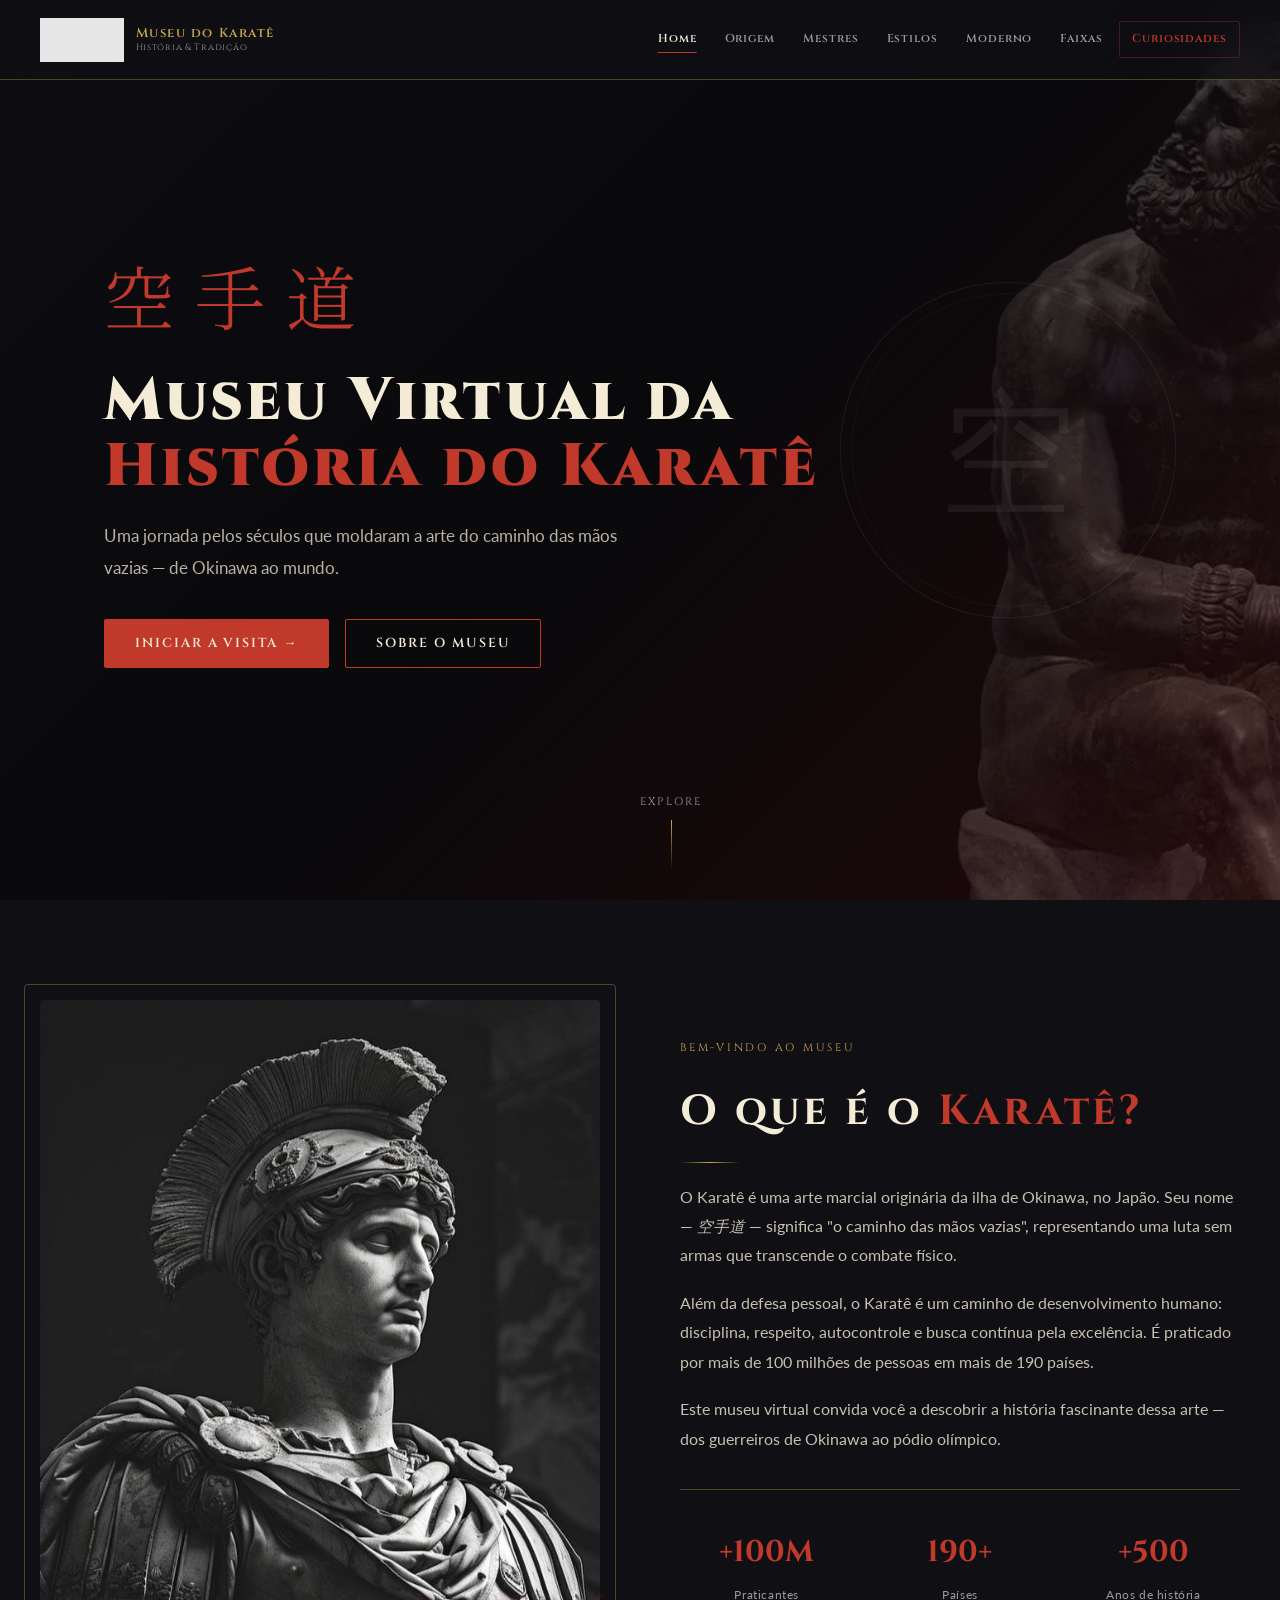
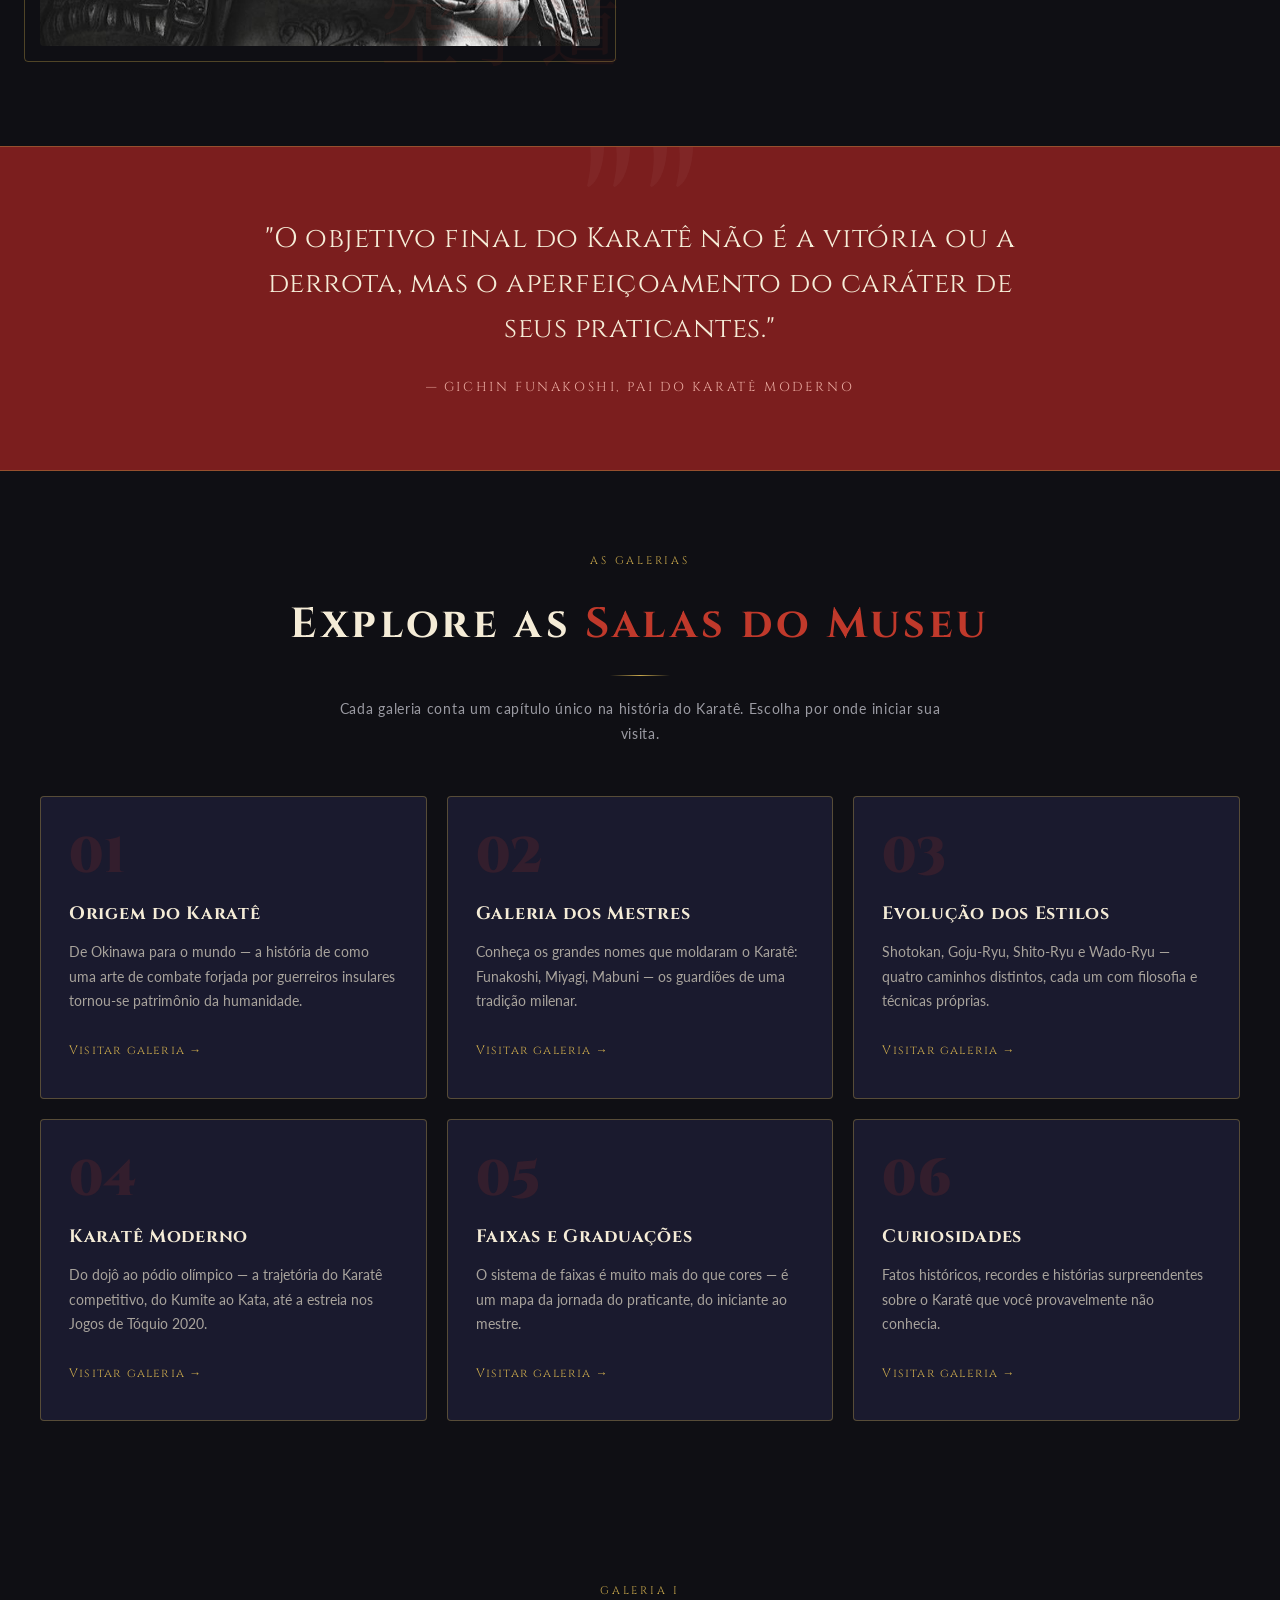
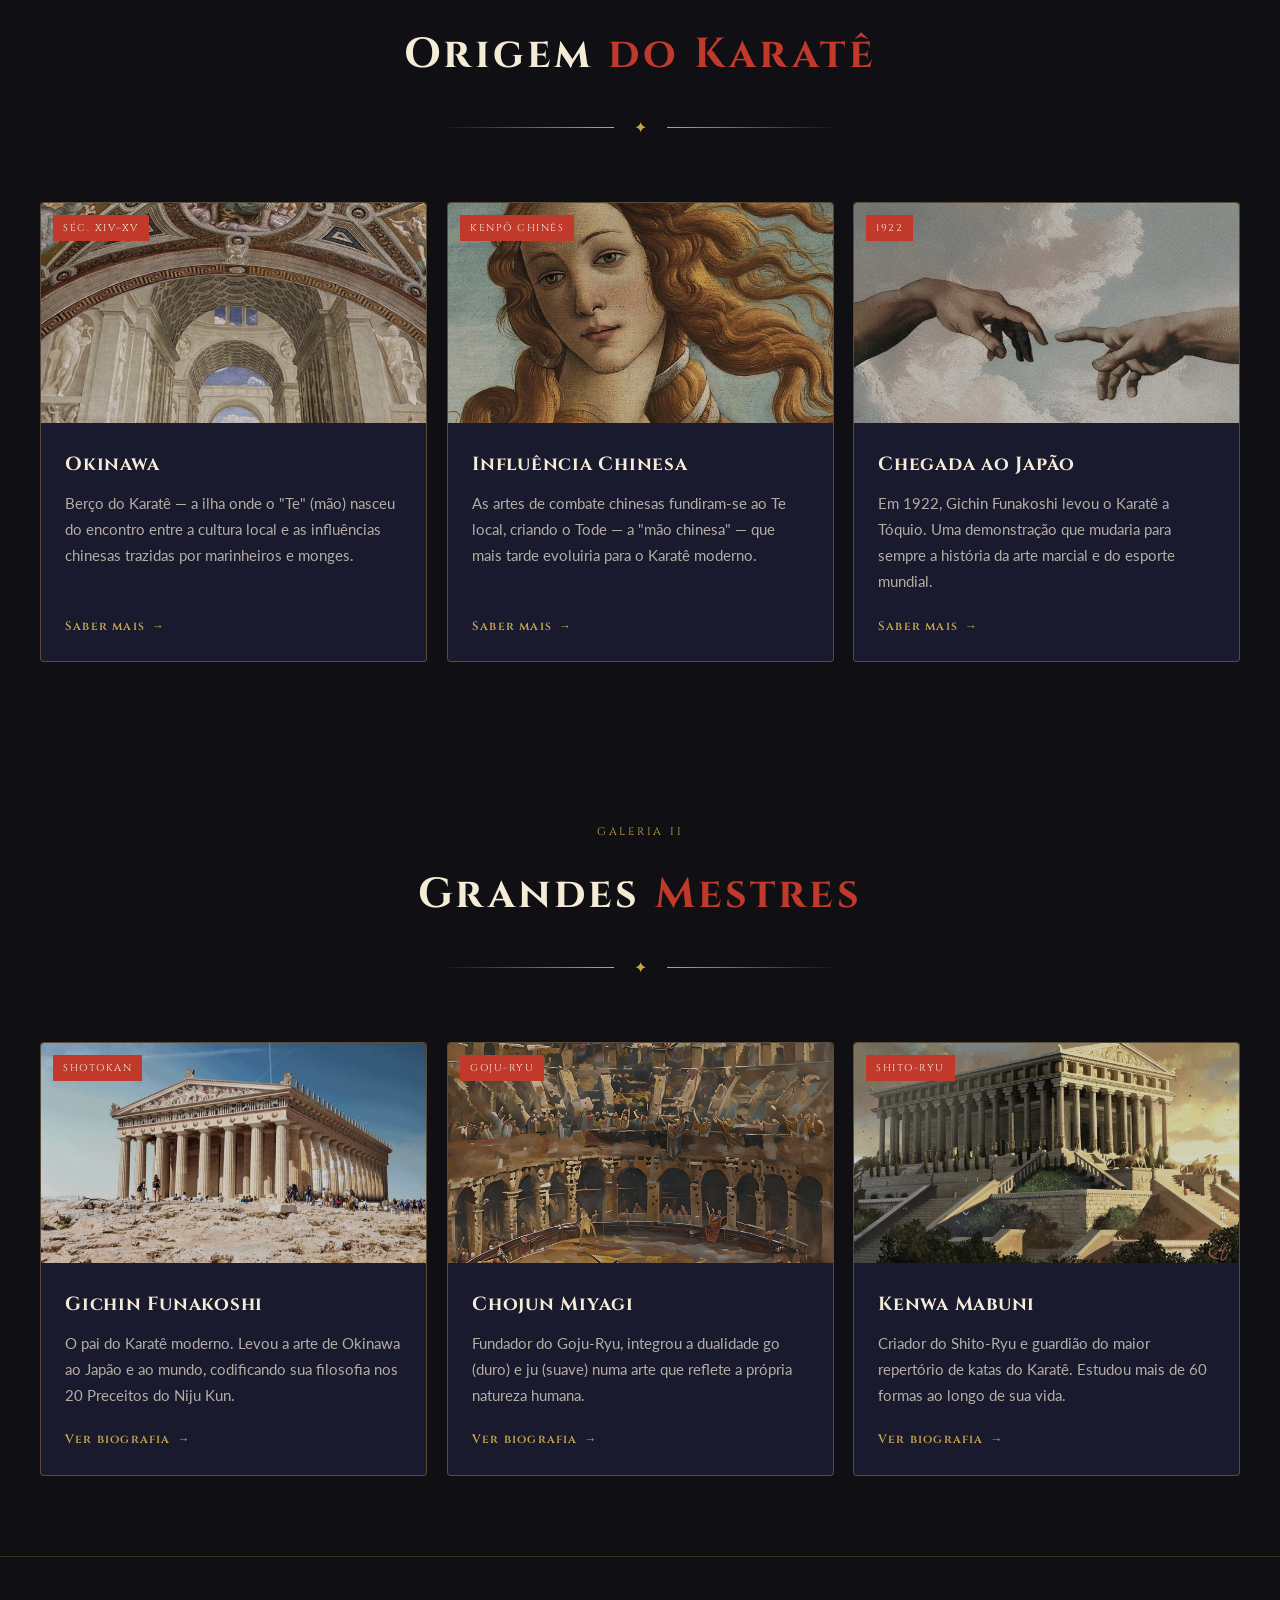
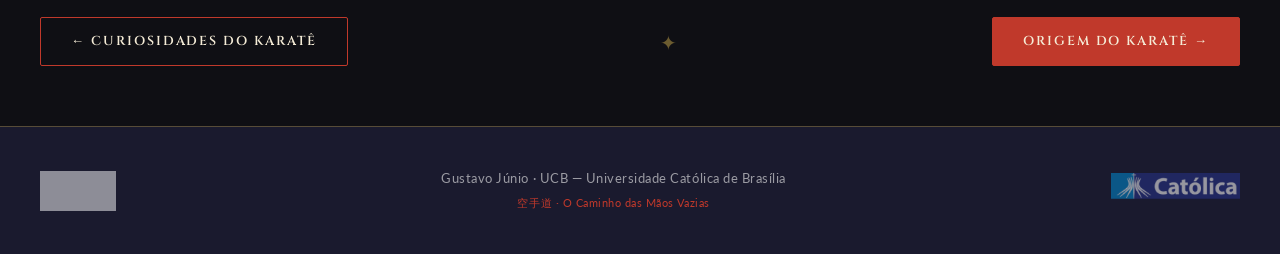
==== Trabalho 2/index.html @ 048993d6 "Add files via upload" ====
<!doctype html>
<html lang="pt-br">
  <head>
    <meta charset="UTF-8" />
    <meta name="viewport" content="width=device-width, initial-scale=1.0" />
    <title>Museu Virtual da História do Karatê</title>
    <link rel="stylesheet" href="style.css" />
  </head>
  <body>
    <header class="header">
      <div class="header-inner">
        <a href="index.html" class="logo">
          <img src="./img/logo.png" alt="Museu do Karatê" />
          <div class="logo-text">
            Museu do Karatê
            <small>História & Tradição</small>
          </div>
        </a>
        <nav class="navbar">
          <a href="index.html" class="active">Home</a>
          <a href="origem.html">Origem</a>
          <a href="mestres.html">Mestres</a>
          <a href="estilos.html">Estilos</a>
          <a href="moderno.html">Moderno</a>
          <a href="faixas.html">Faixas</a>
          <a href="curiosidades.html" class="nav-highlight">Curiosidades</a>
        </nav>
      </div>
    </header>

    <section class="hero">
      <div
        class="hero-bg"
        style="background-image: url(&quot;./img/eagora1.jpg&quot;)"
      ></div>
      <div class="hero-overlay"></div>

      <svg
        class="hero-kamon"
        viewBox="0 0 300 300"
        fill="none"
        xmlns="http://www.w3.org/2000/svg"
      >
        <circle cx="150" cy="150" r="148" stroke="white" stroke-width="1" />
        <circle cx="150" cy="150" r="138" stroke="white" stroke-width="0.5" />
        <text
          x="150"
          y="195"
          text-anchor="middle"
          font-family="serif"
          font-size="120"
          fill="white"
        >
          空
        </text>
      </svg>

      <div class="hero-content">
        <span class="hero-kana">空手道</span>
        <h1>Museu Virtual da<br /><em>História do Karatê</em></h1>
        <p class="hero-desc">
          Uma jornada pelos séculos que moldaram a arte do caminho das mãos
          vazias — de Okinawa ao mundo.
        </p>
        <div class="hero-actions">
          <a href="origem.html" class="btn btn-primary"
            ><span>Iniciar a Visita →</span></a
          >
          <a href="#sobre" class="btn"><span>Sobre o Museu</span></a>
        </div>
      </div>

      <div class="hero-badge">
        <span>Explore</span>
        <div class="hero-badge-line"></div>
      </div>
    </section>

    <div id="sobre">
      <div class="container about-section">
        <div class="about-image-wrap reveal">
          <img src="./img/RomanEmpire.jpg" alt="Karatê — Arte Marcial" />
          <div class="about-frame"></div>
        </div>
        <div class="about-text">
          <span class="section-label">Bem-vindo ao Museu</span>
          <h2 class="section-title">O que é o <span>Karatê?</span></h2>
          <div class="gold-divider"></div>
          <p>
            O Karatê é uma arte marcial originária da ilha de Okinawa, no Japão.
            Seu nome — <em>空手道</em> — significa "o caminho das mãos vazias",
            representando uma luta sem armas que transcende o combate físico.
          </p>
          <p>
            Além da defesa pessoal, o Karatê é um caminho de desenvolvimento
            humano: disciplina, respeito, autocontrole e busca contínua pela
            excelência. É praticado por mais de 100 milhões de pessoas em mais
            de 190 países.
          </p>
          <p>
            Este museu virtual convida você a descobrir a história fascinante
            dessa arte — dos guerreiros de Okinawa ao pódio olímpico.
          </p>
          <div class="about-stats">
            <div class="stat-item">
              <span class="stat-number">+100M</span>
              <span class="stat-label">Praticantes</span>
            </div>
            <div class="stat-item">
              <span class="stat-number">190+</span>
              <span class="stat-label">Países</span>
            </div>
            <div class="stat-item">
              <span class="stat-number">+500</span>
              <span class="stat-label">Anos de história</span>
            </div>
          </div>
        </div>
      </div>
    </div>

    <div class="quote-section">
      <p class="quote-text">
        "O objetivo final do Karatê não é a vitória ou a derrota, mas o
        aperfeiçoamento do caráter de seus praticantes."
      </p>
      <span class="quote-author"
        >— Gichin Funakoshi, Pai do Karatê Moderno</span
      >
    </div>

    <div class="nav-cards-section">
      <span class="section-label reveal">As Galerias</span>
      <h2 class="section-title reveal">
        Explore as <span>Salas do Museu</span>
      </h2>
      <div class="gold-divider reveal"></div>
      <p class="section-subtitle reveal">
        Cada galeria conta um capítulo único na história do Karatê. Escolha por
        onde iniciar sua visita.
      </p>

      <div class="nav-cards-grid">
        <a href="origem.html" class="nav-card">
          <div class="nav-card-num">01</div>
          <div class="nav-card-title">Origem do Karatê</div>
          <p class="nav-card-text">
            De Okinawa para o mundo — a história de como uma arte de combate
            forjada por guerreiros insulares tornou-se patrimônio da humanidade.
          </p>
          <span class="nav-card-arrow">Visitar galeria →</span>
        </a>

        <a href="mestres.html" class="nav-card">
          <div class="nav-card-num">02</div>
          <div class="nav-card-title">Galeria dos Mestres</div>
          <p class="nav-card-text">
            Conheça os grandes nomes que moldaram o Karatê: Funakoshi, Miyagi,
            Mabuni — os guardiões de uma tradição milenar.
          </p>
          <span class="nav-card-arrow">Visitar galeria →</span>
        </a>

        <a href="estilos.html" class="nav-card">
          <div class="nav-card-num">03</div>
          <div class="nav-card-title">Evolução dos Estilos</div>
          <p class="nav-card-text">
            Shotokan, Goju-Ryu, Shito-Ryu e Wado-Ryu — quatro caminhos
            distintos, cada um com filosofia e técnicas próprias.
          </p>
          <span class="nav-card-arrow">Visitar galeria →</span>
        </a>

        <a href="moderno.html" class="nav-card">
          <div class="nav-card-num">04</div>
          <div class="nav-card-title">Karatê Moderno</div>
          <p class="nav-card-text">
            Do dojô ao pódio olímpico — a trajetória do Karatê competitivo, do
            Kumite ao Kata, até a estreia nos Jogos de Tóquio 2020.
          </p>
          <span class="nav-card-arrow">Visitar galeria →</span>
        </a>

        <a href="faixas.html" class="nav-card">
          <div class="nav-card-num">05</div>
          <div class="nav-card-title">Faixas e Graduações</div>
          <p class="nav-card-text">
            O sistema de faixas é muito mais do que cores — é um mapa da jornada
            do praticante, do iniciante ao mestre.
          </p>
          <span class="nav-card-arrow">Visitar galeria →</span>
        </a>

        <a href="curiosidades.html" class="nav-card">
          <div class="nav-card-num">06</div>
          <div class="nav-card-title">Curiosidades</div>
          <p class="nav-card-text">
            Fatos históricos, recordes e histórias surpreendentes sobre o Karatê
            que você provavelmente não conhecia.
          </p>
          <span class="nav-card-arrow">Visitar galeria →</span>
        </a>
      </div>
    </div>

    <div class="gallery-section bg-alt">
      <span class="section-label reveal">Galeria I</span>
      <h2 class="section-title reveal">Origem <span>do Karatê</span></h2>
      <div class="deco-divider reveal">
        <div class="deco-divider-line"></div>
        <span class="deco-divider-icon">✦</span>
        <div class="deco-divider-line"></div>
      </div>
      <div class="cards-grid" style="max-width: 1280px; margin: 0 auto">
        <div class="museum-card reveal">
          <div class="card-img-wrap">
            <img src="./img/escola2.jpg" alt="Okinawa" />
            <span class="card-tag">Séc. XIV–XV</span>
          </div>
          <div class="card-body">
            <h3>Okinawa</h3>
            <p>
              Berço do Karatê — a ilha onde o "Te" (mão) nasceu do encontro
              entre a cultura local e as influências chinesas trazidas por
              marinheiros e monges.
            </p>
            <a href="origem.html" class="card-link">Saber mais</a>
          </div>
        </div>
        <div class="museum-card reveal">
          <div class="card-img-wrap">
            <img src="./img/nascimento1.jpg" alt="Influência Chinesa" />
            <span class="card-tag">Kenpō Chinês</span>
          </div>
          <div class="card-body">
            <h3>Influência Chinesa</h3>
            <p>
              As artes de combate chinesas fundiram-se ao Te local, criando o
              Tode — a "mão chinesa" — que mais tarde evoluiria para o Karatê
              moderno.
            </p>
            <a href="origem.html" class="card-link">Saber mais</a>
          </div>
        </div>
        <div class="museum-card reveal">
          <div class="card-img-wrap">
            <img src="./img/criação2.jpg" alt="Chegada ao Japão" />
            <span class="card-tag">1922</span>
          </div>
          <div class="card-body">
            <h3>Chegada ao Japão</h3>
            <p>
              Em 1922, Gichin Funakoshi levou o Karatê a Tóquio. Uma
              demonstração que mudaria para sempre a história da arte marcial e
              do esporte mundial.
            </p>
            <a href="origem.html" class="card-link">Saber mais</a>
          </div>
        </div>
      </div>
    </div>

    <div class="gallery-section">
      <span class="section-label reveal">Galeria II</span>
      <h2 class="section-title reveal">Grandes <span>Mestres</span></h2>
      <div class="deco-divider reveal">
        <div class="deco-divider-line"></div>
        <span class="deco-divider-icon">✦</span>
        <div class="deco-divider-line"></div>
      </div>
      <div class="cards-grid" style="max-width: 1280px; margin: 0 auto">
        <div class="museum-card reveal">
          <div class="card-img-wrap">
            <img src="./img/Partenón1.jpg" alt="Gichin Funakoshi" />
            <span class="card-tag">Shotokan</span>
          </div>
          <div class="card-body">
            <h3>Gichin Funakoshi</h3>
            <p>
              O pai do Karatê moderno. Levou a arte de Okinawa ao Japão e ao
              mundo, codificando sua filosofia nos 20 Preceitos do Niju Kun.
            </p>
            <a href="mestres.html" class="card-link">Ver biografia</a>
          </div>
        </div>
        <div class="museum-card reveal">
          <div class="card-img-wrap">
            <img src="./img/Coliseu2.jpg" alt="Chojun Miyagi" />
            <span class="card-tag">Goju-Ryu</span>
          </div>
          <div class="card-body">
            <h3>Chojun Miyagi</h3>
            <p>
              Fundador do Goju-Ryu, integrou a dualidade go (duro) e ju (suave)
              numa arte que reflete a própria natureza humana.
            </p>
            <a href="mestres.html" class="card-link">Ver biografia</a>
          </div>
        </div>
        <div class="museum-card reveal">
          <div class="card-img-wrap">
            <img src="./img/templo2.jpg" alt="Kenwa Mabuni" />
            <span class="card-tag">Shito-Ryu</span>
          </div>
          <div class="card-body">
            <h3>Kenwa Mabuni</h3>
            <p>
              Criador do Shito-Ryu e guardião do maior repertório de katas do
              Karatê. Estudou mais de 60 formas ao longo de sua vida.
            </p>
            <a href="mestres.html" class="card-link">Ver biografia</a>
          </div>
        </div>
      </div>
    </div>

 <div style="max-width:1280px; margin:0 auto; padding:6rem 4rem; display:flex; justify-content:space-between; align-items:center; border-top: 1px solid rgba(201,168,76,0.2);">
    <a href="curiosidades.html" class="btn"><span>← Curiosidades Do Karatê</span></a>
    <span class="jp-text" style="color:var(--kiku); font-size:2rem; opacity:0.5;">✦</span>
    <a href="origem.html" class="btn btn-primary"><span>Origem do Karatê →</span></a>
  </div>

    <footer class="footer">
      <div class="footer-inner">
        <div class="footer-logo">
          <img src="./img/logo.png" alt="Museu do Karatê" />
        </div>
        <p class="footer-text">
          Gustavo Júnio · UCB — Universidade Católica de Brasília<br />
          <span style="color: var(--torii); font-size: 1.1rem"
            >空手道 · O Caminho das Mãos Vazias</span
          >
        </p>
        <div class="footer-ucb">
          <a href="https://ucb.catolica.edu.br/" target="_blank">
            <img src="img/logocatolica.webp" alt="Logo UCB" />
          </a>
        </div>
      </div>
    </footer>
  </body>
</html>
---- Trabalho 2/style.css ----
@import url('https://fonts.googleapis.com/css2?family=Cinzel:wght@400;600;700;900&family=Lato:wght@300;400;700&family=Noto+Serif+JP:wght@300;400&display=swap');

:root {
  --torii:      #C0392B;
  --torii-dark: #7B1E1E;
  --torii-lite: #E8A89E;
  --sumi:       #0F0F14;
  --sumi-mid:   #1A1A2E;
  --washi:      #F5ECD7;
  --washi-dark: #E8D9B8;
  --kiku:       #C9A84C;
  --kiku-lite:  #E8C97A;
  --shoji:      #FAFAF6;
  --pedra:      #6B6B72;
  --pedra-lite: #9B9BA3;
  --branco:     #FFFFFF;

  --border-gold: 1px solid rgba(201,168,76,0.35);
  --border-lite: 1px solid rgba(255,255,255,0.08);

  --shadow-card:  0 8px 40px rgba(0,0,0,0.55);
  --shadow-hover: 0 20px 60px rgba(0,0,0,0.7);
  --shadow-glow:  0 0 30px rgba(192,57,43,0.25);

  --radius:      2px;
  --radius-card: 4px;
  --transition:  0.35s cubic-bezier(0.4,0,0.2,1);

  --header-h: 80px;
}


*, *::before, *::after { box-sizing: border-box; margin: 0; padding: 0; }

html {
  scroll-behavior: smooth;
  font-size: 10px;
  overflow-x: hidden;
}

body {
  background-color: var(--sumi);
  color: var(--washi);
  font-family: 'Lato', sans-serif;
  font-size: 1.6rem;
  line-height: 1.8;
  overflow-x: hidden;
  animation: pageFade .7s ease both;
}

a { text-decoration: none; color: inherit; }
img { display: block; max-width: 100%; }

::-webkit-scrollbar { width: 4px; }
::-webkit-scrollbar-track { background: var(--sumi-mid); }
::-webkit-scrollbar-thumb { background: var(--torii); border-radius: 2px; }
::selection { background: var(--torii); color: var(--washi); }


.jp-text {
  font-family: 'Noto Serif JP', serif;
  letter-spacing: 0.15em;
}

.section-label {
  display: block;
  font-family: 'Cinzel', serif;
  font-size: 1.1rem;
  letter-spacing: 0.25em;
  color: var(--kiku);
  text-transform: uppercase;
  text-align: center;
  margin-bottom: 1.6rem;
}

.section-title {
  font-family: 'Cinzel', serif;
  font-size: clamp(2.4rem, 5vw, 4.2rem);
  font-weight: 700;
  color: var(--washi);
  text-align: center;
  letter-spacing: 0.08em;
  margin-bottom: 1.2rem;
}
.section-title span { color: var(--torii); }

.section-subtitle {
  font-size: 1.4rem;
  color: var(--pedra-lite);
  text-align: center;
  letter-spacing: 0.05em;
  margin-bottom: 5rem;
  max-width: 640px;
  margin-left: auto;
  margin-right: auto;
}

.gold-divider {
  width: 60px;
  height: 1px;
  background: linear-gradient(90deg, transparent, var(--kiku), transparent);
  margin: 0 auto 2rem;
}

.deco-divider {
  display: flex;
  align-items: center;
  gap: 2rem;
  margin: 2rem auto 6rem;
  max-width: 400px;
  justify-content: center;
}
.deco-divider-line {
  flex: 1;
  height: 1px;
  background: linear-gradient(90deg, transparent, var(--kiku));
}
.deco-divider-line:last-child {
  background: linear-gradient(90deg, var(--kiku), transparent);
}
.deco-divider-icon {
  color: var(--kiku);
  font-size: 1.6rem;
  font-family: 'Noto Serif JP', serif;
}


.header {
  position: fixed;
  top: 0; left: 0; right: 0;
  z-index: 999;
  background: rgba(15,15,20,0.95);
  border-bottom: var(--border-gold);
  height: var(--header-h);
}

@supports (backdrop-filter: blur(16px)) {
  .header {
    backdrop-filter: blur(16px);
    -webkit-backdrop-filter: blur(16px);
    background: rgba(15,15,20,0.75);
  }
}

.header-inner {
  max-width: 1280px;
  margin: 0 auto;
  padding: 0 4rem;
  height: 100%;
  display: flex;
  align-items: center;
  justify-content: space-between;
}

.logo {
  display: flex;
  align-items: center;
  gap: 1.2rem;
}
.logo img {
  height: 44px;
  filter: brightness(0) invert(1);
  opacity: 0.9;
  transition: var(--transition);
}
.logo img:hover { opacity: 1; transform: scale(1.03); }

.logo-text {
  font-family: 'Cinzel', serif;
  font-size: 1.3rem;
  font-weight: 600;
  color: var(--kiku);
  letter-spacing: 0.12em;
  line-height: 1.3;
}
.logo-text small {
  display: block;
  font-size: 0.9rem;
  color: var(--pedra-lite);
  font-weight: 400;
  letter-spacing: 0.08em;
}

/* NAVBAR */
.navbar {
  display: flex;
  align-items: center;
  gap: 0.4rem;
}
.navbar a {
  font-family: 'Cinzel', serif;
  font-size: 1.15rem;
  font-weight: 600;
  color: var(--pedra-lite);
  letter-spacing: 0.08em;
  padding: 0.7rem 1.2rem;
  position: relative;
  transition: var(--transition);
  border-radius: var(--radius);
  white-space: nowrap;
}
.navbar a::after {
  content: '';
  position: absolute;
  bottom: 4px; left: 50%;
  width: 0; height: 1px;
  background: var(--torii);
  transform: translateX(-50%);
  transition: var(--transition);
}
.navbar a:hover,
.navbar a.active { color: var(--washi); }
.navbar a:hover::after,
.navbar a.active::after { width: calc(100% - 2.4rem); }

.navbar a.nav-highlight {
  color: var(--torii);
  border: 1px solid rgba(192,57,43,0.3);
  border-radius: var(--radius);
}
.navbar a.nav-highlight:hover {
  background: var(--torii);
  color: var(--washi);
  border-color: var(--torii);
}
.navbar a.nav-highlight::after { display: none; }

.btn {
  display: inline-block;
  font-family: 'Cinzel', serif;
  font-size: 1.3rem;
  font-weight: 600;
  letter-spacing: 0.15em;
  padding: 1.2rem 3rem;
  border: 1px solid var(--torii);
  color: var(--washi);
  background: transparent;
  cursor: pointer;
  position: relative;
  overflow: hidden;
  transition: var(--transition);
  text-transform: uppercase;
  border-radius: var(--radius);
}
.btn::before {
  content: '';
  position: absolute;
  inset: 0;
  background: var(--torii);
  transform: translateX(-101%);
  transition: var(--transition);
}
.btn span { position: relative; z-index: 1; }
.btn:hover::before { transform: translateX(0); }
.btn:hover { box-shadow: var(--shadow-glow); }

.btn-primary {
  background: var(--torii);
  border-color: var(--torii);
}
.btn-primary::before { background: var(--torii-dark); }

.btn-gold {
  border-color: var(--kiku);
  color: var(--kiku);
}
.btn-gold::before { background: var(--kiku); }
.btn-gold:hover { color: var(--sumi); }

.hero {
  position: relative;
  height: 100vh;
  min-height: 700px;
  display: flex;
  align-items: center;
  overflow: hidden;
}

.hero-bg {
  position: absolute;
  inset: 0;
  background-size: cover;
  background-position: center;
  background-repeat: no-repeat;
  transform: scale(1.05);
  animation: heroPan 20s ease-in-out infinite alternate;
  will-change: transform;
}
@keyframes heroPan {
  from { transform: scale(1.05) translateX(0); }
  to   { transform: scale(1.08) translateX(-2%); }
}

.hero-overlay {
  position: absolute;
  inset: 0;
  background: linear-gradient(
    135deg,
    rgba(15,15,20,0.88) 0%,
    rgba(15,15,20,0.6) 50%,
    rgba(123,30,30,0.25) 100%
  );
}

.hero-kamon {
  position: absolute;
  right: 8%; top: 50%;
  transform: translateY(-50%);
  width: 340px;
  opacity: 0.06;
  pointer-events: none;
}

.hero-content {
  position: relative;
  z-index: 2;
  width: min(90%, 1280px);
  margin: 0 auto;
  padding: 0 4rem;
}

.hero-kana {
  font-family: 'Noto Serif JP', serif;
  font-size: clamp(4rem, 7vw, 7rem);
  font-weight: 300;
  color: var(--torii);
  opacity: 0.7;
  letter-spacing: 0.3em;
  display: block;
  margin-bottom: 1rem;
  animation: fadeUp 1s ease 0.2s both;
}

.hero h1 {
  font-family: 'Cinzel', serif;
  font-size: clamp(3.2rem, 5.5vw, 6rem);
  font-weight: 900;
  color: var(--washi);
  letter-spacing: 0.06em;
  line-height: 1.1;
  margin-bottom: 2rem;
  animation: fadeUp 1s ease 0.4s both;
}
.hero h1 em { color: var(--torii); font-style: normal; }

.hero-desc {
  font-size: 1.7rem;
  color: rgba(245,236,215,0.75);
  max-width: 520px;
  margin-bottom: 3.5rem;
  animation: fadeUp 1s ease 0.6s both;
  line-height: 1.9;
}

.hero-actions {
  display: flex;
  gap: 1.6rem;
  flex-wrap: wrap;
  animation: fadeUp 1s ease 0.8s both;
}

.hero-badge {
  position: absolute;
  bottom: 3rem; left: 50%;
  transform: translateX(-50%);
  display: flex; flex-direction: column; align-items: center;
  gap: 0.8rem; z-index: 2;
  animation: fadeUp 1s ease 1s both;
}
.hero-badge span {
  font-size: 1.1rem;
  letter-spacing: 0.2em;
  color: var(--pedra-lite);
  text-transform: uppercase;
  font-family: 'Cinzel', serif;
}
.hero-badge-line {
  width: 1px; height: 50px;
  background: linear-gradient(to bottom, var(--kiku), transparent);
  animation: pulseLine 2s ease infinite;
}
@keyframes pulseLine {
  0%,100% { opacity: 1; }
  50% { opacity: 0.3; }
}


.page-hero {
  height: 45vh;
  min-height: 360px;
  display: flex;
  align-items: flex-end;
  position: relative;
  overflow: hidden;
  margin-top: var(--header-h);
}
.page-hero-bg {
  position: absolute;
  inset: 0;
  background-size: cover;
  background-position: center;
  filter: brightness(0.4) grayscale(20%);
}
.page-hero-overlay {
  position: absolute;
  inset: 0;
  background: linear-gradient(to top, var(--sumi) 0%, transparent 60%);
}
.page-hero-content {
  position: relative;
  z-index: 2;
  max-width: 1280px;
  width: 100%;
  margin: 0 auto;
  padding: 4rem;
}
.page-hero-content .section-label { text-align: left; margin-bottom: 0.8rem; }
.page-hero-content h1 {
  font-family: 'Cinzel', serif;
  font-size: clamp(3rem, 5vw, 5rem);
  font-weight: 900;
  color: var(--washi);
  letter-spacing: 0.06em;
}


#sobre {
 
}

.about-section {
  max-width: 1280px;
  margin: 0 auto;
  padding: 10rem 4rem;
  display: grid;
  grid-template-columns: 1fr 1fr;
  gap: 8rem;
  align-items: center;
}

.about-image-wrap { position: relative; }
.about-image-wrap img {
  width: 100%;
  border-radius: var(--radius-card);
  filter: grayscale(20%) contrast(1.05);
}
.about-frame {
  position: absolute;
  inset: -16px;
  border: var(--border-gold);
  border-radius: var(--radius-card);
  pointer-events: none;
}
.about-image-wrap::after {
  content: '空手道';
  font-family: 'Noto Serif JP', serif;
  position: absolute;
  bottom: -2rem; right: -2rem;
  font-size: 8rem;
  color: var(--torii);
  opacity: 0.08;
  pointer-events: none;
  line-height: 1;
}

.about-text .section-label { text-align: left; }
.about-text .section-title { text-align: left; }
.about-text .gold-divider  { margin-left: 0; }
.about-text p {
  color: rgba(245,236,215,0.8);
  font-size: 1.55rem;
  line-height: 1.9;
  margin-bottom: 1.8rem;
}

.about-stats {
  display: grid;
  grid-template-columns: repeat(auto-fit, minmax(120px, 1fr));
  gap: 2rem;
  margin-top: 3.5rem;
  padding-top: 3.5rem;
  border-top: var(--border-gold);
}
.stat-item { text-align: center; }
.stat-number {
  font-family: 'Cinzel', serif;
  font-size: 3rem;
  font-weight: 700;
  color: var(--torii);
  display: block;
}
.stat-label {
  font-size: 1.2rem;
  color: var(--pedra-lite);
  letter-spacing: 0.05em;
}

.quote-section {
  background: var(--torii-dark);
  border-top: var(--border-gold);
  border-bottom: var(--border-gold);
  padding: 7rem 4rem;
  text-align: center;
  position: relative;
  overflow: hidden;
}
.quote-section::before {
  content: '""';
  position: absolute;
  top: -2rem; left: 50%;
  transform: translateX(-50%);
  font-family: 'Cinzel', serif;
  font-size: 20rem;
  color: rgba(255,255,255,0.04);
  line-height: 1;
  pointer-events: none;
}
.quote-text {
  font-family: 'Cinzel', serif;
  font-size: clamp(1.8rem, 3vw, 2.8rem);
  color: var(--washi);
  max-width: 800px;
  margin: 0 auto 2rem;
  line-height: 1.6;
  letter-spacing: 0.02em;
  position: relative;
  z-index: 1;
}
.quote-author {
  font-size: 1.3rem;
  color: var(--torii-lite);
  letter-spacing: 0.2em;
  text-transform: uppercase;
  font-family: 'Cinzel', serif;
  position: relative;
  z-index: 1;
}

.nav-cards-section {
  padding: 8rem 4rem;
  max-width: 1280px;
  margin: 0 auto;
}
.nav-cards-grid {
  display: grid;
  grid-template-columns: repeat(3, 1fr);
  gap: 2rem;
}
.nav-card {
  background: var(--sumi-mid);
  border: var(--border-gold);
  border-radius: var(--radius-card);
  padding: 3.5rem 2.8rem;
  cursor: pointer;
  transition: var(--transition);
  position: relative;
  overflow: hidden;
  text-decoration: none;
  display: block;
}
.nav-card::after {
  content: '';
  position: absolute;
  bottom: 0; left: 0; right: 0;
  height: 2px;
  background: var(--torii);
  transform: scaleX(0);
  transform-origin: left;
  transition: var(--transition);
}
.nav-card:hover {
  transform: translateY(-8px);
  box-shadow: var(--shadow-hover);
  border-color: rgba(201,168,76,0.5);
}
.nav-card:hover::after { transform: scaleX(1); }

.nav-card-num {
  font-family: 'Cinzel', serif;
  font-size: 5rem;
  font-weight: 900;
  color: rgba(192,57,43,0.15);
  line-height: 1;
  margin-bottom: 1.6rem;
}
.nav-card-title {
  font-family: 'Cinzel', serif;
  font-size: 1.8rem;
  font-weight: 700;
  color: var(--washi);
  letter-spacing: 0.04em;
  margin-bottom: 1rem;
}
.nav-card-text {
  font-size: 1.4rem;
  color: rgba(245,236,215,0.65);
  line-height: 1.75;
  margin-bottom: 2rem;
}
.nav-card-arrow {
  font-family: 'Cinzel', serif;
  font-size: 1.2rem;
  color: var(--kiku);
  letter-spacing: 0.1em;
  transition: var(--transition);
}
.nav-card:hover .nav-card-arrow { color: var(--torii); letter-spacing: 0.2em; }


.gallery-section {
  padding: 8rem 4rem;
  max-width: 1280px;
  margin: 0 auto;
}


.gallery-section-wrap.bg-alt {
  background: var(--sumi-mid);
  border-top: var(--border-gold);
  border-bottom: var(--border-gold);
}

.gallery-section-wrap.bg-alt .gallery-section {
  background: transparent;
}


.cards-grid {
  display: grid;
  grid-template-columns: repeat(auto-fit, minmax(300px, 1fr));
  gap: 2.4rem;
}

.museum-card {
  background: var(--sumi-mid);
  border: var(--border-gold);
  border-radius: var(--radius-card);
  overflow: hidden;
  cursor: pointer;
  transition: var(--transition);
  display: flex;
  flex-direction: column;
  position: relative;
  will-change: transform;
}
.museum-card::before {
  content: '';
  position: absolute;
  top: 0; left: 0; right: 0;
  height: 2px;
  background: var(--torii);
  transform: scaleX(0);
  transition: var(--transition);
  transform-origin: left;
}
.museum-card:hover {
  transform: translateY(-8px);
  box-shadow: var(--shadow-hover);
  border-color: rgba(201,168,76,0.6);
}
.museum-card:hover::before { transform: scaleX(1); }


.gallery-section-wrap.bg-alt .museum-card {
  background: var(--sumi);
}

.card-img-wrap {
  position: relative;
  overflow: hidden;
  height: 22rem;
  background: #000;
}
.card-img-wrap img {
  width: 100%;
  height: 100%;
  object-fit: cover;
  filter: grayscale(30%) brightness(0.85);
  transition: var(--transition);
}
.museum-card:hover .card-img-wrap img {
  filter: grayscale(0%) brightness(1);
  transform: scale(1.05);
}

.card-tag {
  position: absolute;
  top: 1.2rem; left: 1.2rem;
  background: var(--torii);
  color: var(--washi);
  font-family: 'Cinzel', serif;
  font-size: 1rem;
  letter-spacing: 0.15em;
  padding: 0.4rem 1rem;
  text-transform: uppercase;
}

.card-body {
  padding: 2.4rem;
  flex: 1;
  display: flex;
  flex-direction: column;
}
.card-body h3 {
  font-family: 'Cinzel', serif;
  font-size: 1.9rem;
  font-weight: 700;
  color: var(--washi);
  margin-bottom: 1rem;
  letter-spacing: 0.04em;
}
.card-body p {
  font-size: 1.45rem;
  color: rgba(245,236,215,0.7);
  line-height: 1.8;
  flex: 1;
}

.card-link {
  display: inline-flex;
  align-items: center;
  gap: 0.7rem;
  margin-top: 2rem;
  font-family: 'Cinzel', serif;
  font-size: 1.2rem;
  font-weight: 600;
  color: var(--kiku);
  letter-spacing: 0.1em;
  transition: var(--transition);
}
.card-link::after { content: '→'; transition: var(--transition); }
.museum-card:hover .card-link { color: var(--torii); }
.museum-card:hover .card-link::after { transform: translateX(5px); }


.timeline-section {
  padding: 8rem 4rem;
  max-width: 900px;
  margin: 0 auto;
}

.timeline {
  position: relative;
  padding: 2rem 0;
}
.timeline::before {
  content: '';
  position: absolute;
  left: 50%; top: 0; bottom: 0;
  width: 1px;
  background: linear-gradient(to bottom, transparent, var(--kiku) 10%, var(--kiku) 90%, transparent);
  transform: translateX(-50%);
}

.timeline-item {
  display: grid;
  grid-template-columns: 1fr 60px 1fr;
  gap: 0;
  margin-bottom: 5rem;
  align-items: center;

}

.timeline-item:nth-child(even) .tl-content { grid-column: 3; grid-row: 1; }
.timeline-item:nth-child(even) .tl-empty   { grid-column: 1; grid-row: 1; }
.timeline-item:nth-child(even) .tl-center  { grid-column: 2; grid-row: 1; }

.tl-center {
  display: flex;
  align-items: center;
  justify-content: center;
  flex-direction: column;
  gap: 0.5rem;
  position: relative;
  z-index: 2;
}
.tl-dot {
  width: 14px; height: 14px;
  background: var(--torii);
  border-radius: 50%;
  border: 2px solid var(--sumi);
  box-shadow: 0 0 0 4px rgba(192,57,43,0.3);
  flex-shrink: 0;
}
.tl-year {
  font-family: 'Cinzel', serif;
  font-size: 1.1rem;
  font-weight: 700;
  color: var(--kiku);
  white-space: nowrap;
  letter-spacing: 0.08em;
}
.tl-content {
  background: var(--sumi-mid);
  border: var(--border-gold);
  border-radius: var(--radius-card);
  padding: 2rem 2.4rem;
  transition: var(--transition);
}
.tl-content:hover {
  border-color: rgba(201,168,76,0.6);
  box-shadow: var(--shadow-card);
}
.tl-content h4 {
  font-family: 'Cinzel', serif;
  font-size: 1.6rem;
  color: var(--washi);
  margin-bottom: 0.8rem;
  font-weight: 700;
}
.tl-content p {
  font-size: 1.4rem;
  color: rgba(245,236,215,0.7);
  line-height: 1.75;
}
.tl-empty { /* espaçador — nada */ }


.masters-grid {
  display: grid;
  grid-template-columns: repeat(auto-fit, minmax(320px, 1fr));
  gap: 3rem;
}

.master-card {
  position: relative;
  background: var(--sumi-mid);
  border: var(--border-gold);
  border-radius: var(--radius-card);
  overflow: hidden;
  transition: var(--transition);

}
.master-card:hover {
  transform: translateY(-10px);
  box-shadow: var(--shadow-hover), var(--shadow-glow);
}

.master-frame {
  position: absolute;
  inset: 10px;
  border: 1px solid rgba(201,168,76,0.2);
  pointer-events: none;
  z-index: 1;
}

.master-img-wrap {
  height: 32rem;
  overflow: hidden;
  background: #000;
}
.master-img-wrap img {
  width: 100%;
  height: 100%;
  object-fit: cover;
  filter: sepia(20%) contrast(1.1) brightness(0.8);
  transition: var(--transition);
}
.master-card:hover .master-img-wrap img {
  filter: sepia(0%) contrast(1.05) brightness(0.95);
  transform: scale(1.04);
}

.master-plaque {
  padding: 2.4rem;
  background: var(--sumi-mid);
  border-top: 2px solid var(--kiku);
}
.master-name {
  font-family: 'Cinzel', serif;
  font-size: 2rem;
  font-weight: 700;
  color: var(--washi);
  letter-spacing: 0.04em;
  margin-bottom: 0.4rem;
}
.master-years {
  font-size: 1.2rem;
  color: var(--kiku);
  font-family: 'Cinzel', serif;
  letter-spacing: 0.1em;
  margin-bottom: 1.2rem;
}
.master-bio {
  font-size: 1.4rem;
  color: rgba(245,236,215,0.72);
  line-height: 1.8;
}
.master-bio + .master-bio { margin-top: 1rem; }
.master-quote {
  margin-top: 1.6rem;
  padding: 1.4rem;
  border-left: 2px solid var(--torii);
  background: rgba(192,57,43,0.06);
  font-size: 1.3rem;
  font-style: italic;
  color: rgba(245,236,215,0.65);
  line-height: 1.7;
}


.style-card {
  display: grid;
  grid-template-columns: 5px 1fr;
  background: var(--sumi-mid);
  border: var(--border-gold);
  border-radius: var(--radius-card);
  overflow: hidden;
  transition: var(--transition);

}
.style-card:hover { transform: translateX(6px); box-shadow: var(--shadow-card); }

.style-accent          { background: var(--torii); }
.style-accent.green    { background: #2E7D4F; }
.style-accent.wine     { background: #7B1E1E; }
.style-accent.steel    { background: #4A5568; }

.style-inner {
  padding: 3rem;
  display: grid;
  grid-template-columns: 1fr 1fr;
  gap: 3rem;
  align-items: start;
}
.style-inner img {
  width: 100%;
  height: 18rem;
  object-fit: cover;
  border-radius: var(--radius);
  filter: grayscale(20%) brightness(0.85);
  transition: var(--transition);
}
.style-card:hover .style-inner img { filter: grayscale(0%) brightness(1); }

.style-name {
  font-family: 'Cinzel', serif;
  font-size: 2.4rem;
  font-weight: 900;
  color: var(--washi);
  letter-spacing: 0.06em;
  margin-bottom: 0.4rem;
}
.style-jp {
  font-family: 'Noto Serif JP', serif;
  font-size: 1.6rem;
  color: var(--kiku);
  margin-bottom: 1.4rem;
  display: block;
}
.style-desc {
  font-size: 1.45rem;
  color: rgba(245,236,215,0.75);
  line-height: 1.85;
  margin-bottom: 1.4rem;
}
.style-tag {
  display: inline-block;
  font-size: 1.1rem;
  letter-spacing: 0.12em;
  padding: 0.4rem 1.2rem;
  border: 1px solid rgba(201,168,76,0.4);
  color: var(--kiku);
  font-family: 'Cinzel', serif;
  text-transform: uppercase;
  border-radius: 1px;
  margin: 0.2rem 0.2rem 0 0;
}

.faixas-section {
  padding: 8rem 4rem;
  max-width: 1100px;
  margin: 0 auto;
}

.faixas-bar {
  display: flex;
  border-radius: var(--radius-card);
  overflow: hidden;
  margin-bottom: 5rem;
  box-shadow: var(--shadow-card);
  height: 32px;
}
.faixa-segment {
  flex: 1;
  cursor: default;
  transition: var(--transition);
  position: relative;
}
.faixa-segment:hover { transform: scaleY(1.25); }
.faixa-segment::after {
  content: attr(data-label);
  position: absolute;
  top: calc(100% + 8px);
  left: 50%;
  transform: translateX(-50%);
  font-size: 1rem;
  font-family: 'Cinzel', serif;
  color: var(--pedra-lite);
  white-space: nowrap;
  letter-spacing: 0.05em;
  pointer-events: none;
}

.faixas-table {
  margin-top: 3rem;
  width: 100%;
  border-collapse: collapse;
}
.faixas-table th {
  font-family: 'Cinzel', serif;
  font-size: 1.2rem;
  letter-spacing: 0.12em;
  color: var(--kiku);
  text-transform: uppercase;
  padding: 1.2rem 2rem;
  text-align: left;
  border-bottom: 1px solid rgba(201,168,76,0.3);
}
.faixas-table td {
  padding: 1.5rem 2rem;
  font-size: 1.4rem;
  color: rgba(245,236,215,0.8);
  border-bottom: 1px solid rgba(255,255,255,0.04);
  vertical-align: middle;
}
.faixas-table tr:hover td { background: rgba(255,255,255,0.025); }

.faixa-swatch {
  display: inline-block;
  width: 80px; height: 16px;
  border-radius: 3px;
  vertical-align: middle;
  border: 1px solid rgba(255,255,255,0.1);
}


.curiosidades-section {
  padding: 8rem 4rem;
  max-width: 1100px;
  margin: 0 auto;
}

.curiosidades-grid {
  columns: 2;
  column-gap: 2.4rem;
}
.curiosidade-card {
  break-inside: avoid;
  margin-bottom: 2.4rem;
  background: var(--sumi-mid);
  border: var(--border-gold);
  border-radius: var(--radius-card);
  padding: 2.4rem;
  transition: var(--transition);
}
.curiosidade-card:hover {
  border-color: rgba(201,168,76,0.6);
  transform: translateY(-4px);
  box-shadow: var(--shadow-card);
}
.curiosidade-icon {
  font-size: 2.8rem;
  margin-bottom: 1.2rem;
  display: block;
}
.curiosidade-card h4 {
  font-family: 'Cinzel', serif;
  font-size: 1.7rem;
  color: var(--washi);
  margin-bottom: 1rem;
  font-weight: 700;
}
.curiosidade-card p {
  font-size: 1.4rem;
  color: rgba(245,236,215,0.72);
  line-height: 1.8;
}


.page-nav {
  max-width: 1280px;
  margin: 0 auto;
  padding: 6rem 4rem;
  display: flex;
  justify-content: space-between;
  align-items: center;
  border-top: 1px solid rgba(201,168,76,0.2);
}
.page-nav-sep {
  color: var(--kiku);
  font-size: 2rem;
  opacity: 0.5;
  font-family: 'Noto Serif JP', serif;
}


.reveal {
  transition: opacity .6s ease, transform .6s ease;
}
.reveal.visible {
  opacity: 1;
  transform: none;
}


.footer {
  background: var(--sumi-mid);
  border-top: var(--border-gold);
  padding: 4rem;
}
.footer-inner {
  max-width: 1280px;
  margin: 0 auto;
  display: flex;
  justify-content: space-between;
  align-items: center;
  gap: 2rem;
  flex-wrap: wrap;
}
.footer-logo img {
  height: 40px;
  filter: brightness(0) invert(1);
  opacity: 0.5;
  transition: var(--transition);
}
.footer-logo img:hover { opacity: 0.8; }
.footer-text {
  font-size: 1.3rem;
  color: var(--pedra-lite);
  letter-spacing: 0.04em;
  text-align: center;
}
.footer-ucb a { display: block; }
.footer-ucb img {
  height: 36px;
  opacity: 0.55;
  filter:  none;
  transition: var(--transition);
}
.footer-ucb img:hover { opacity: 0.85; transform: scale(1.05); }


section { scroll-margin-top: calc(var(--header-h) + 20px); }

a:focus-visible,
button:focus-visible,
.btn:focus-visible,
input:focus-visible,
textarea:focus-visible,
select:focus-visible {
  outline: 2px solid var(--kiku);
  outline-offset: 4px;
}

@media (prefers-reduced-motion: reduce) {
  *, *::before, *::after {
    animation: none !important;
    transition: none !important;
    scroll-behavior: auto !important;
  }
}


@keyframes fadeUp {
  from { opacity: 0; transform: translateY(30px); }
  to   { opacity: 1; transform: translateY(0); }
}
@keyframes pageFade {
  from { opacity: 0; }
  to   { opacity: 1; }
}

.curiosidades-grid {
  display: grid;
  grid-template-columns: repeat(auto-fit, minmax(280px, 1fr));
  gap: 2rem;
  margin-top: 4rem;
}

.curiosidade-card {
  background: rgba(255,255,255,0.03);
  border: 1px solid rgba(201,168,76,0.2);
  padding: 2.5rem;
  border-radius: 12px;

  display: flex;
  flex-direction: column;
  height: 100%;
}

.curiosidade-card h4 {
  margin: 1rem 0;
}

.curiosidade-card p {
  flex-grow: 1;
}

.cards-grid {
  display: grid;
  grid-template-columns: repeat(auto-fit, minmax(320px, 1fr));
  gap: 2rem;
}

.museum-card {
  display: flex;
  flex-direction: column;
  height: 100%;
}

.card-body {
  flex-grow: 1;
}
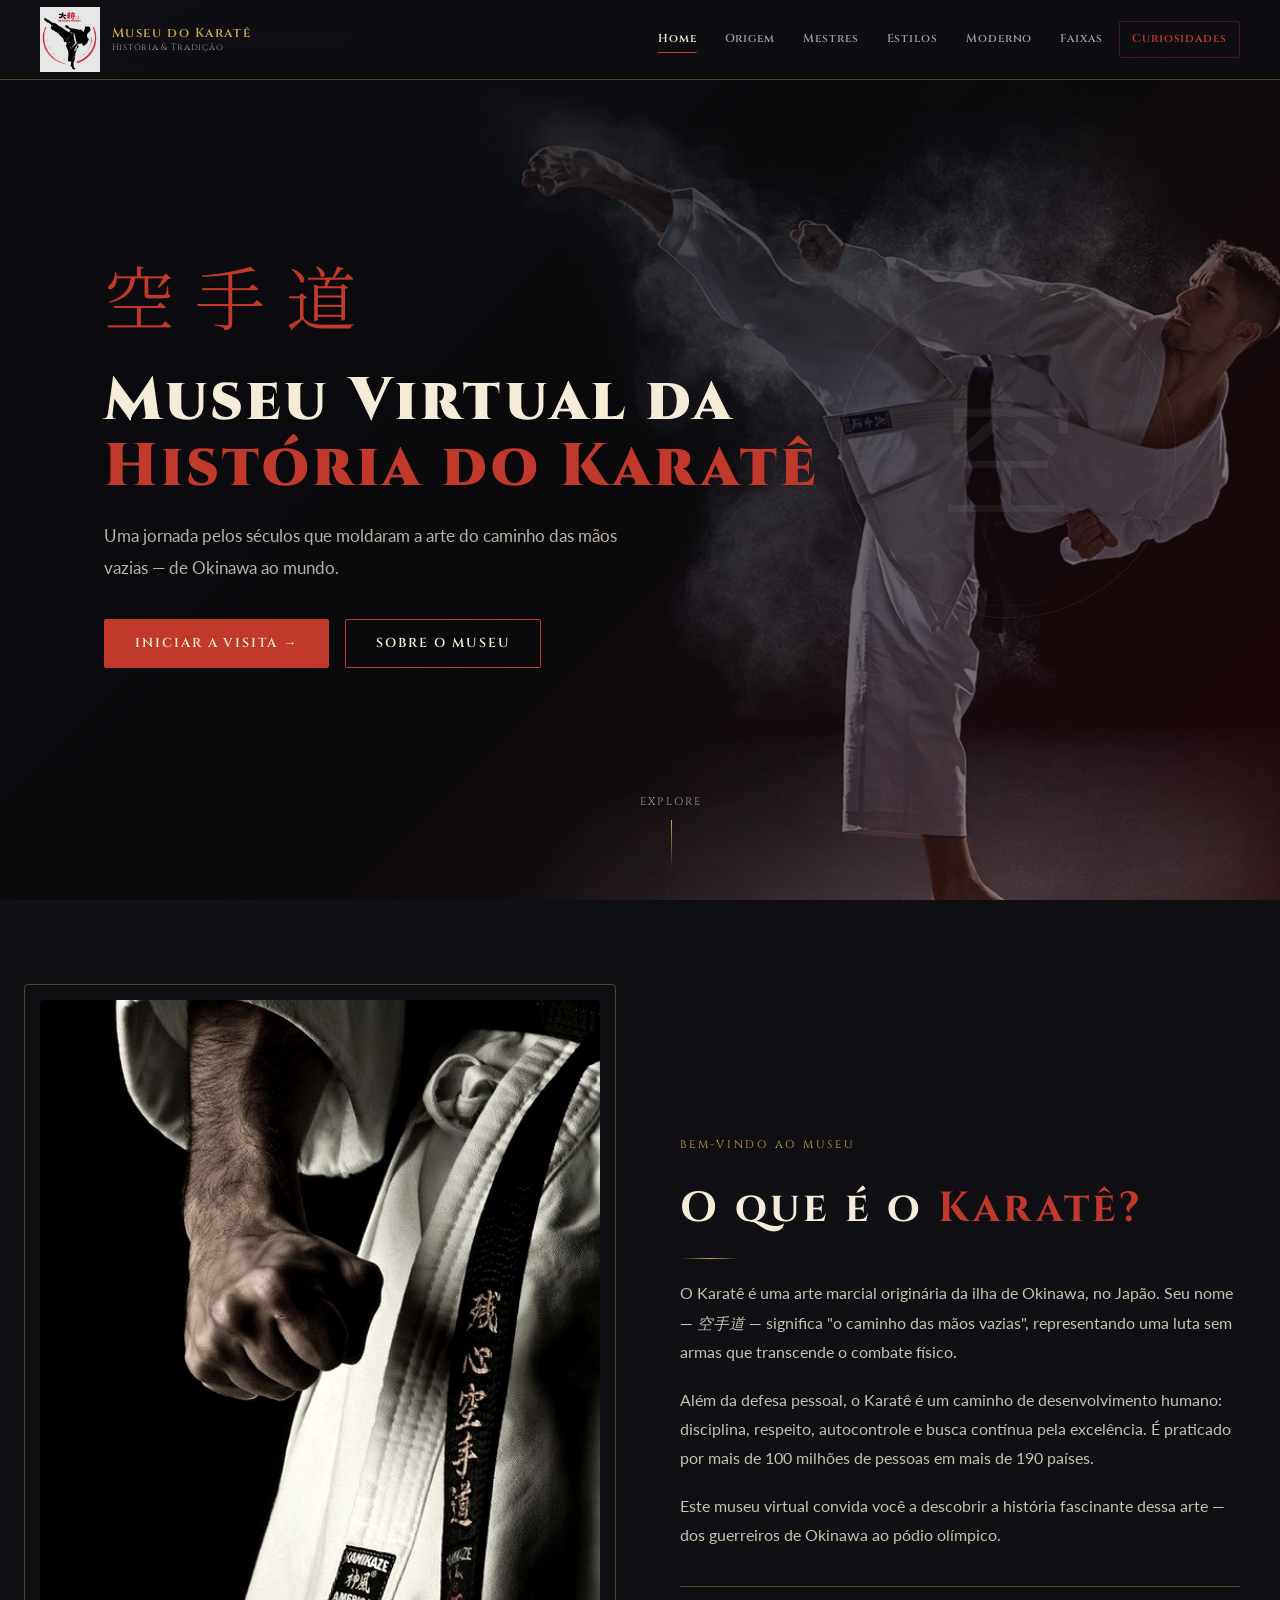
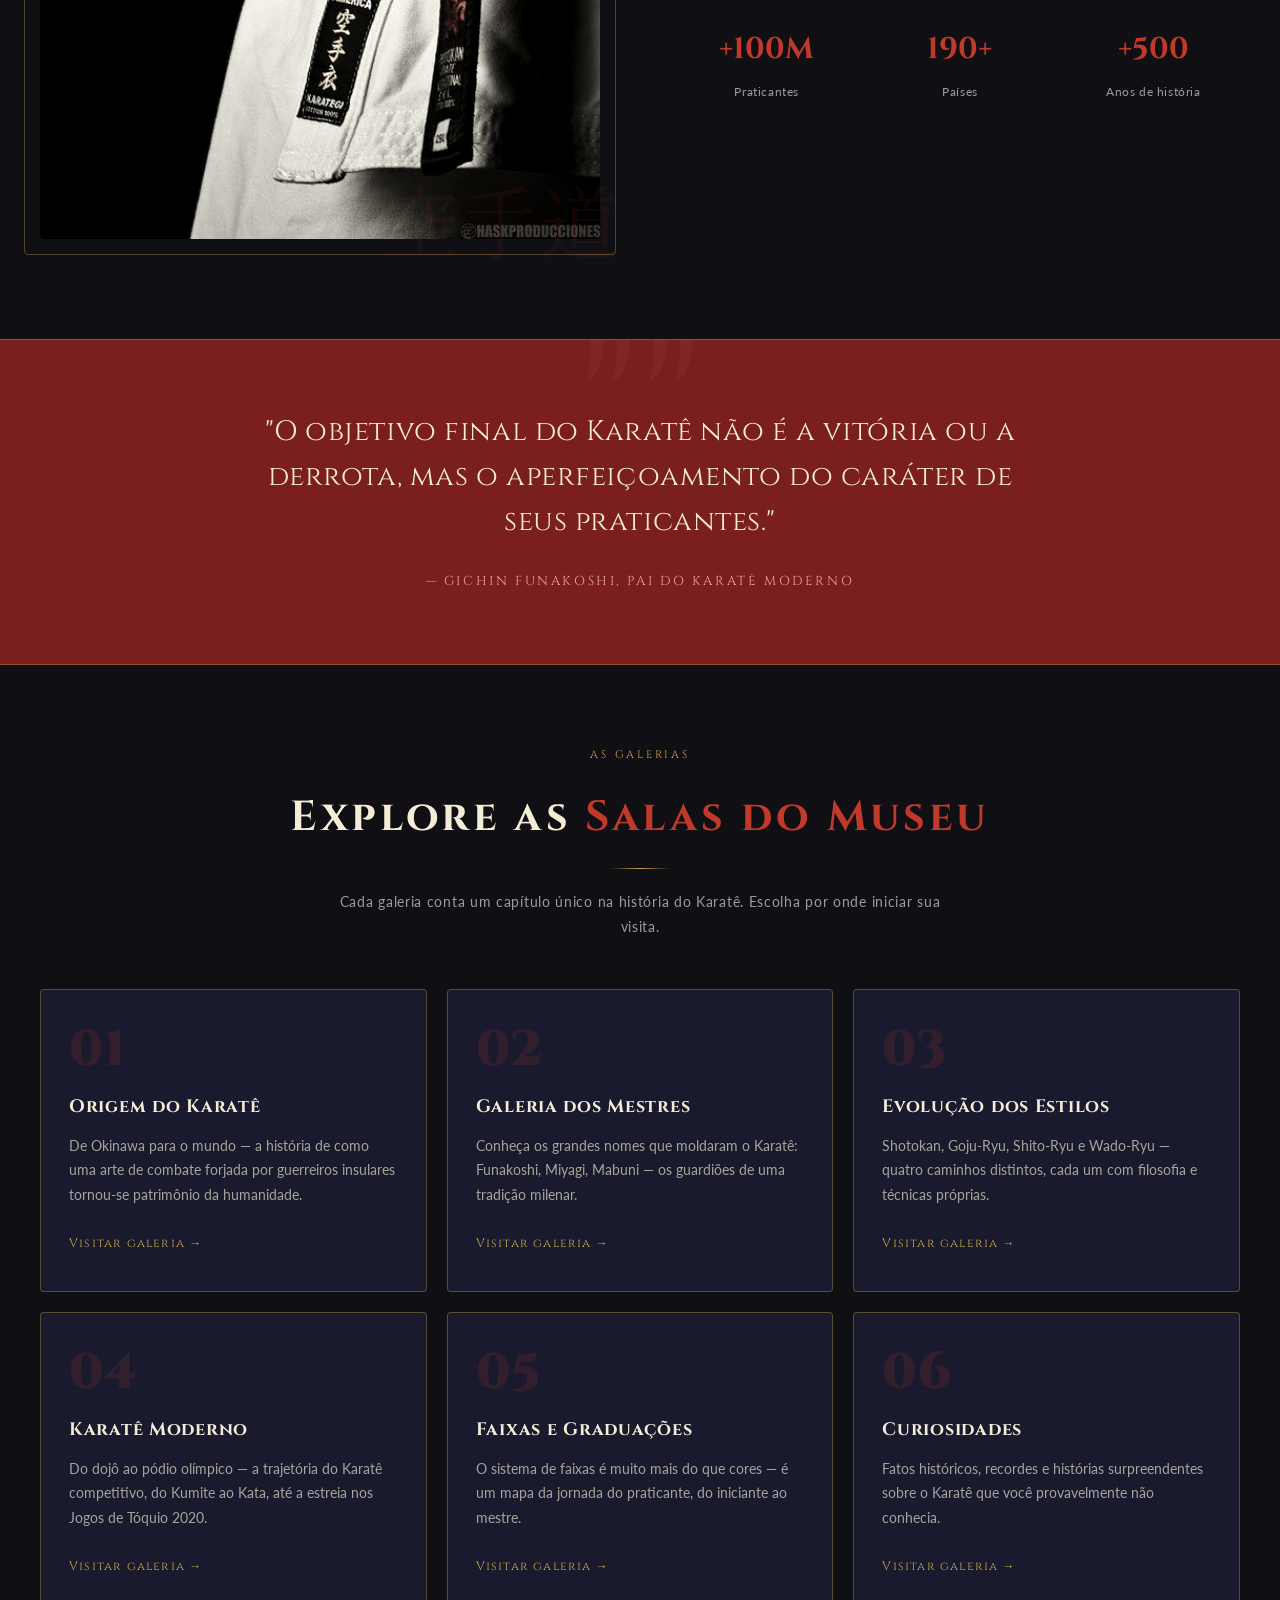
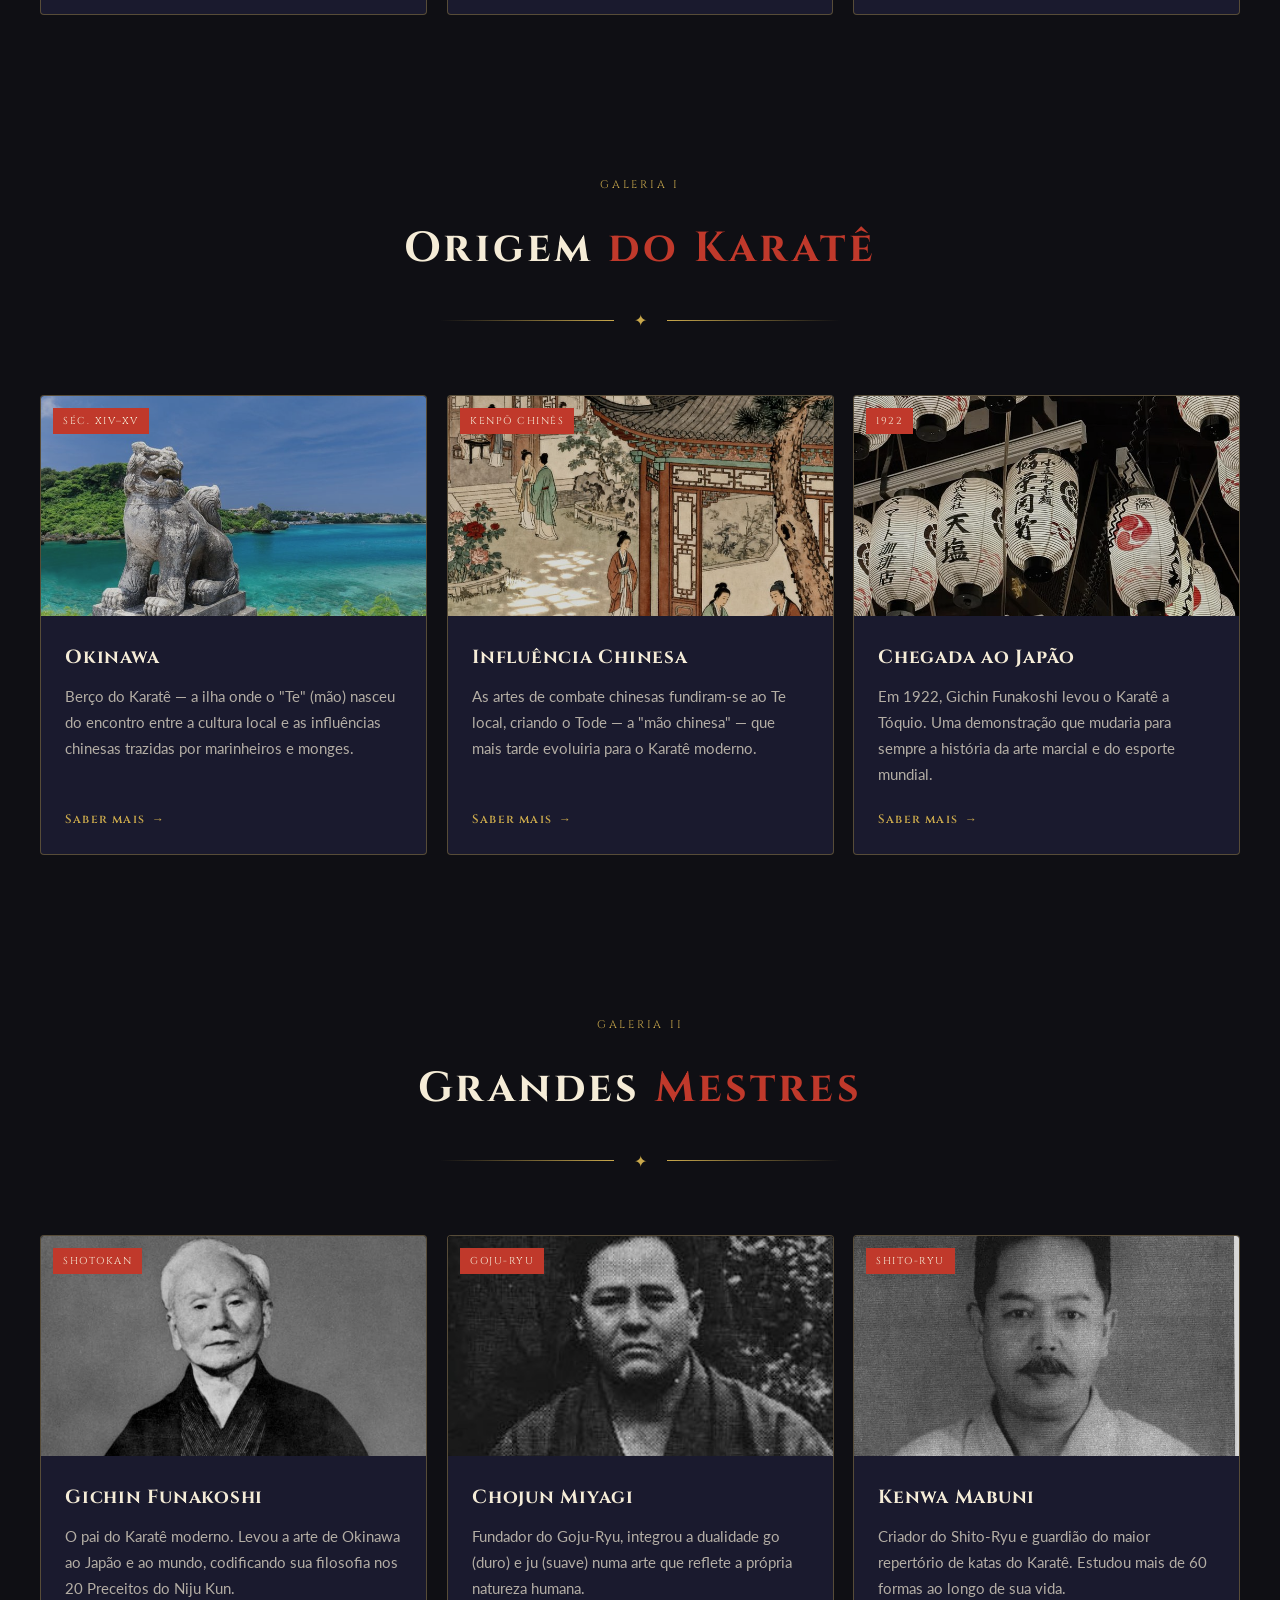
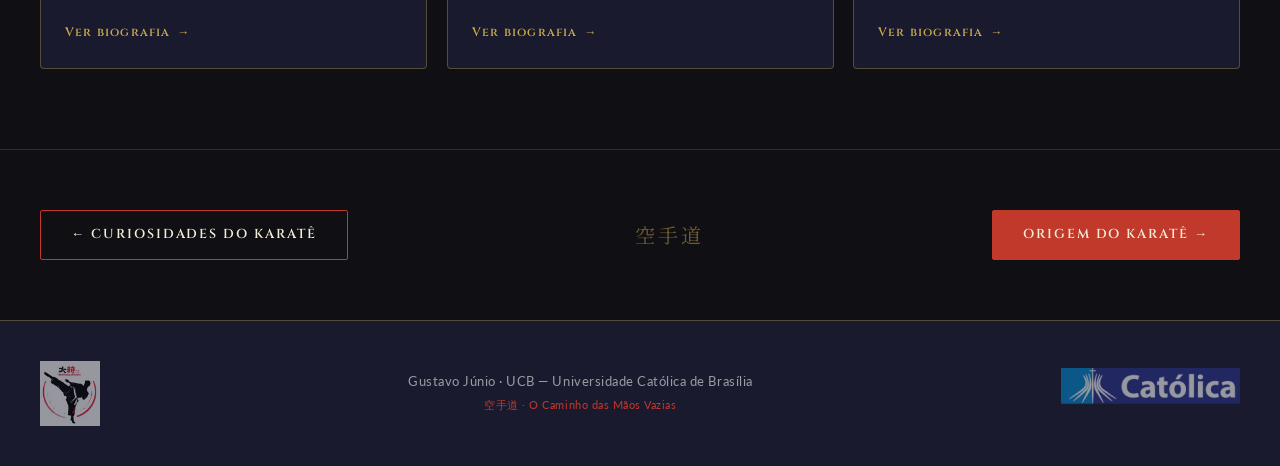
==== commit 1895b310: "Add files via upload" ====
--- a/Trabalho 2/index.html
+++ b/Trabalho 2/index.html
@@ -5,12 +5,13 @@
     <meta name="viewport" content="width=device-width, initial-scale=1.0" />
     <title>Museu Virtual da História do Karatê</title>
     <link rel="stylesheet" href="style.css" />
+    <link rel="icon" href="./img/Logo.jpg" />
   </head>
   <body>
     <header class="header">
       <div class="header-inner">
         <a href="index.html" class="logo">
-          <img src="./img/logo.png" alt="Museu do Karatê" />
+          <img src="./img/Logo.jpg" alt="Museu do Karatê" />
           <div class="logo-text">
             Museu do Karatê
             <small>História & Tradição</small>
@@ -31,7 +32,7 @@
     <section class="hero">
       <div
         class="hero-bg"
-        style="background-image: url(&quot;./img/eagora1.jpg&quot;)"
+        style="background-image: url(&quot;./img/agorasim.jpg&quot;)"
       ></div>
       <div class="hero-overlay"></div>
 
@@ -79,7 +80,7 @@
     <div id="sobre">
       <div class="container about-section">
         <div class="about-image-wrap reveal">
-          <img src="./img/RomanEmpire.jpg" alt="Karatê — Arte Marcial" />
+          <img src="./img/Karatê2.jpg" alt="Karatê — Arte Marcial" />
           <div class="about-frame"></div>
         </div>
         <div class="about-text">
@@ -214,7 +215,7 @@
       <div class="cards-grid" style="max-width: 1280px; margin: 0 auto">
         <div class="museum-card reveal">
           <div class="card-img-wrap">
-            <img src="./img/escola2.jpg" alt="Okinawa" />
+            <img src="./img/Okinawa.jpg" alt="Okinawa" />
             <span class="card-tag">Séc. XIV–XV</span>
           </div>
           <div class="card-body">
@@ -229,7 +230,7 @@
         </div>
         <div class="museum-card reveal">
           <div class="card-img-wrap">
-            <img src="./img/nascimento1.jpg" alt="Influência Chinesa" />
+            <img src="./img/Influência Chinesa.jpg" alt="Influência Chinesa" />
             <span class="card-tag">Kenpō Chinês</span>
           </div>
           <div class="card-body">
@@ -244,7 +245,7 @@
         </div>
         <div class="museum-card reveal">
           <div class="card-img-wrap">
-            <img src="./img/criação2.jpg" alt="Chegada ao Japão" />
+            <img src="./img/Chegada ao Japão.jpg" alt="Chegada ao Japão" />
             <span class="card-tag">1922</span>
           </div>
           <div class="card-body">
@@ -271,7 +272,7 @@
       <div class="cards-grid" style="max-width: 1280px; margin: 0 auto">
         <div class="museum-card reveal">
           <div class="card-img-wrap">
-            <img src="./img/Partenón1.jpg" alt="Gichin Funakoshi" />
+            <img src="./img/Gichin Funakishi - 1868 - 1957.jpg" alt="Gichin Funakoshi" />
             <span class="card-tag">Shotokan</span>
           </div>
           <div class="card-body">
@@ -285,7 +286,7 @@
         </div>
         <div class="museum-card reveal">
           <div class="card-img-wrap">
-            <img src="./img/Coliseu2.jpg" alt="Chojun Miyagi" />
+            <img src="./img/Chojun Miyagi.jpg" alt="Chojun Miyagi" />
             <span class="card-tag">Goju-Ryu</span>
           </div>
           <div class="card-body">
@@ -299,7 +300,7 @@
         </div>
         <div class="museum-card reveal">
           <div class="card-img-wrap">
-            <img src="./img/templo2.jpg" alt="Kenwa Mabuni" />
+            <img src="./img/Kenwa Mabuni - Shito Ryu.jpg" alt="Kenwa Mabuni" />
             <span class="card-tag">Shito-Ryu</span>
           </div>
           <div class="card-body">
@@ -316,27 +317,33 @@
 
  <div style="max-width:1280px; margin:0 auto; padding:6rem 4rem; display:flex; justify-content:space-between; align-items:center; border-top: 1px solid rgba(201,168,76,0.2);">
     <a href="curiosidades.html" class="btn"><span>← Curiosidades Do Karatê</span></a>
-    <span class="jp-text" style="color:var(--kiku); font-size:2rem; opacity:0.5;">✦</span>
+    <span class="jp-text" style="color:var(--kiku); font-size:2rem; opacity:0.5;">空手道</span>
     <a href="origem.html" class="btn btn-primary"><span>Origem do Karatê →</span></a>
   </div>
 
     <footer class="footer">
-      <div class="footer-inner">
-        <div class="footer-logo">
-          <img src="./img/logo.png" alt="Museu do Karatê" />
-        </div>
-        <p class="footer-text">
-          Gustavo Júnio · UCB — Universidade Católica de Brasília<br />
-          <span style="color: var(--torii); font-size: 1.1rem"
-            >空手道 · O Caminho das Mãos Vazias</span
-          >
-        </p>
-        <div class="footer-ucb">
-          <a href="https://ucb.catolica.edu.br/" target="_blank">
-            <img src="img/logocatolica.webp" alt="Logo UCB" />
-          </a>
-        </div>
-      </div>
-    </footer>
+  <div class="footer-inner">
+
+    <div class="footer-logo">
+      <a href="index.html">
+        <img src="./img/Logo.jpg" alt="Museu do Karatê" />
+      </a>
+    </div>
+
+    <p class="footer-text">
+      Gustavo Júnio · UCB — Universidade Católica de Brasília<br />
+      <span style="color: var(--torii); font-size: 1.1rem;">
+        空手道 · O Caminho das Mãos Vazias
+      </span>
+    </p>
+
+    <div class="footer-ucb">
+      <a href="https://ucb.catolica.edu.br/" target="_blank" rel="noopener noreferrer">
+        <img src="./img/logocatolica.webp" alt="Logo UCB" />
+      </a>
+    </div>
+
+  </div>
+</footer>
   </body>
 </html>
--- a/Trabalho 2/style.css
+++ b/Trabalho 2/style.css
@@ -158,8 +158,7 @@
   gap: 1.2rem;
 }
 .logo img {
-  height: 44px;
-  filter: brightness(0) invert(1);
+  height: 65px;
   opacity: 0.9;
   transition: var(--transition);
 }
@@ -181,7 +180,7 @@
   letter-spacing: 0.08em;
 }
 
-/* NAVBAR */
+
 .navbar {
   display: flex;
   align-items: center;
@@ -813,7 +812,7 @@
   color: rgba(245,236,215,0.7);
   line-height: 1.75;
 }
-.tl-empty { /* espaçador — nada */ }
+.tl-empty {      }
 
 
 .masters-grid {
@@ -925,11 +924,8 @@
 }
 .style-inner img {
   width: 100%;
-  height: 18rem;
-  object-fit: cover;
-  border-radius: var(--radius);
-  filter: grayscale(20%) brightness(0.85);
-  transition: var(--transition);
+  height: auto;
+  object-fit: contain;
 }
 .style-card:hover .style-inner img { filter: grayscale(0%) brightness(1); }
 
@@ -1119,12 +1115,14 @@
   flex-wrap: wrap;
 }
 .footer-logo img {
-  height: 40px;
-  filter: brightness(0) invert(1);
-  opacity: 0.5;
-  transition: var(--transition);
-}
-.footer-logo img:hover { opacity: 0.8; }
+  height: 65px;
+  opacity: 0.55;
+  transition: var(--transition);
+}
+.footer-logo img:hover {
+  opacity: 0.85;
+  transform: scale(1.05);
+}
 .footer-text {
   font-size: 1.3rem;
   color: var(--pedra-lite);
@@ -1133,7 +1131,7 @@
 }
 .footer-ucb a { display: block; }
 .footer-ucb img {
-  height: 36px;
+  height: 50px;
   opacity: 0.55;
   filter:  none;
   transition: var(--transition);
